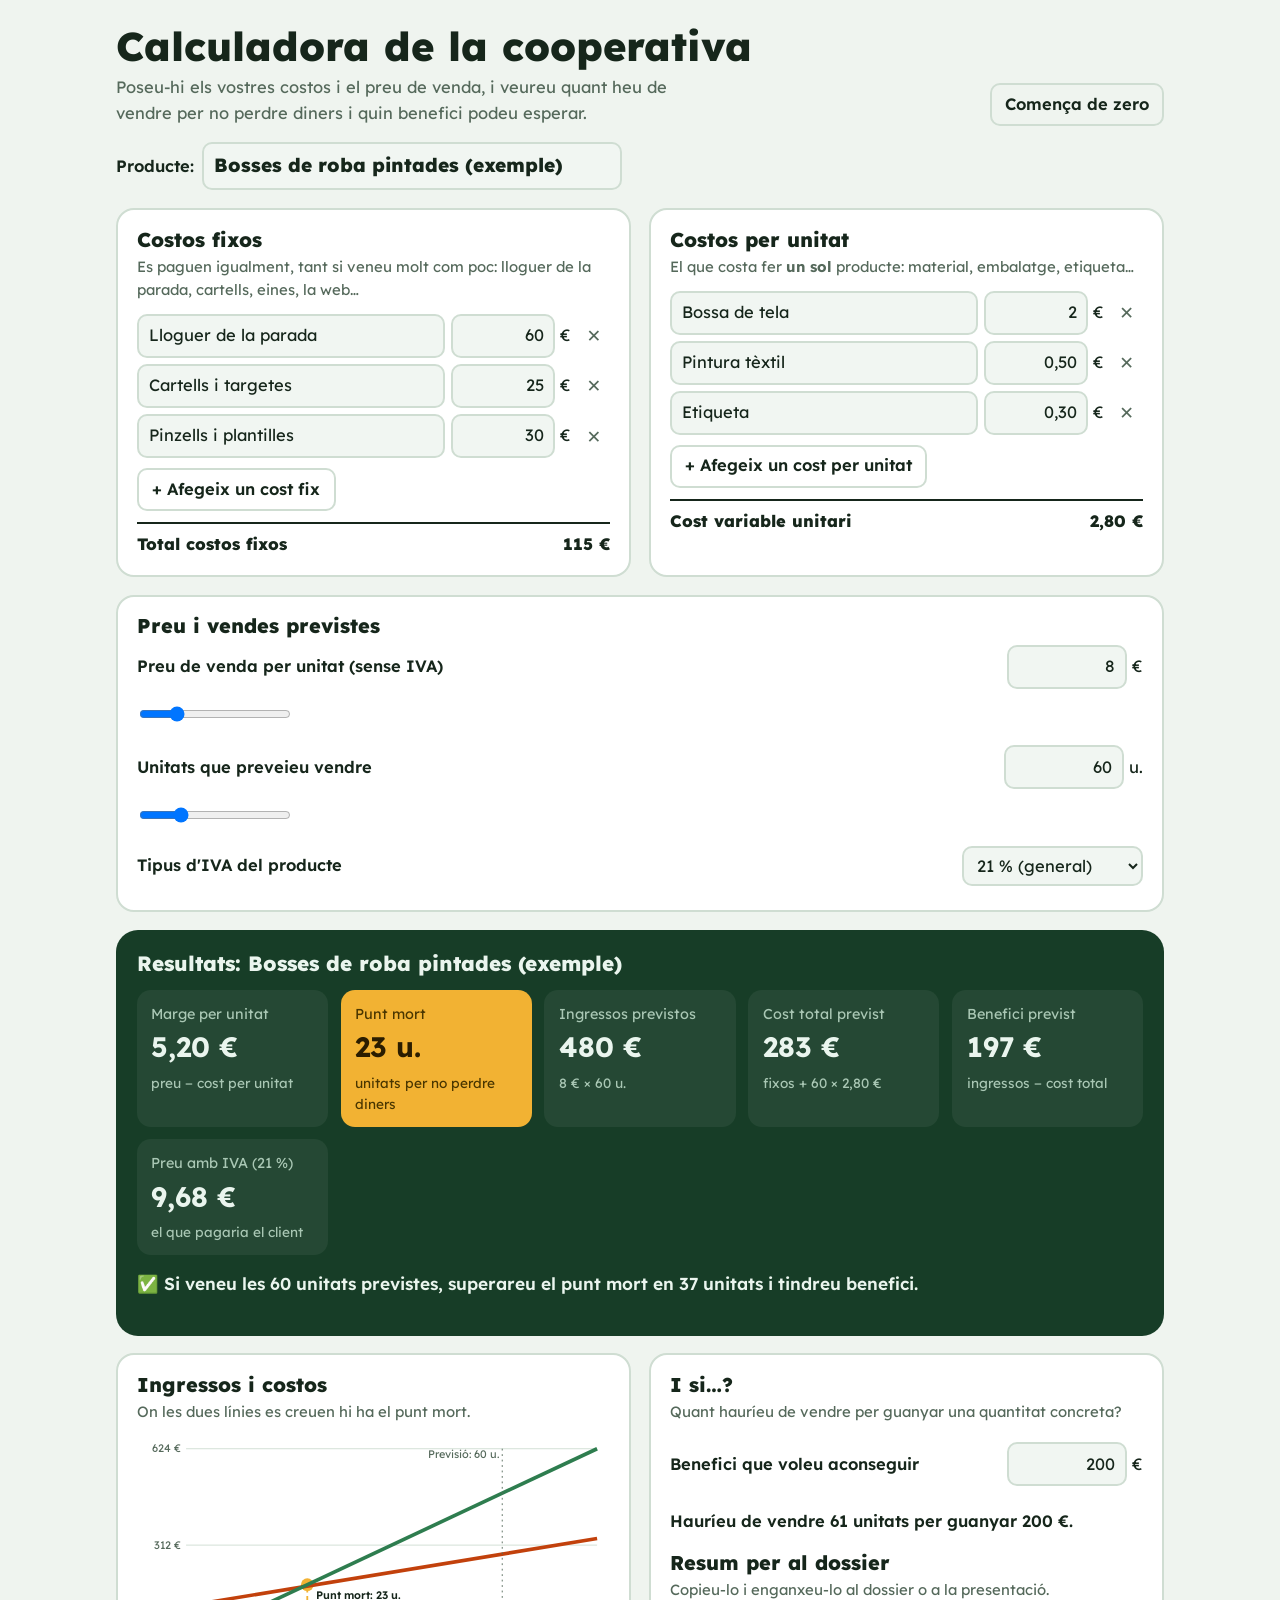
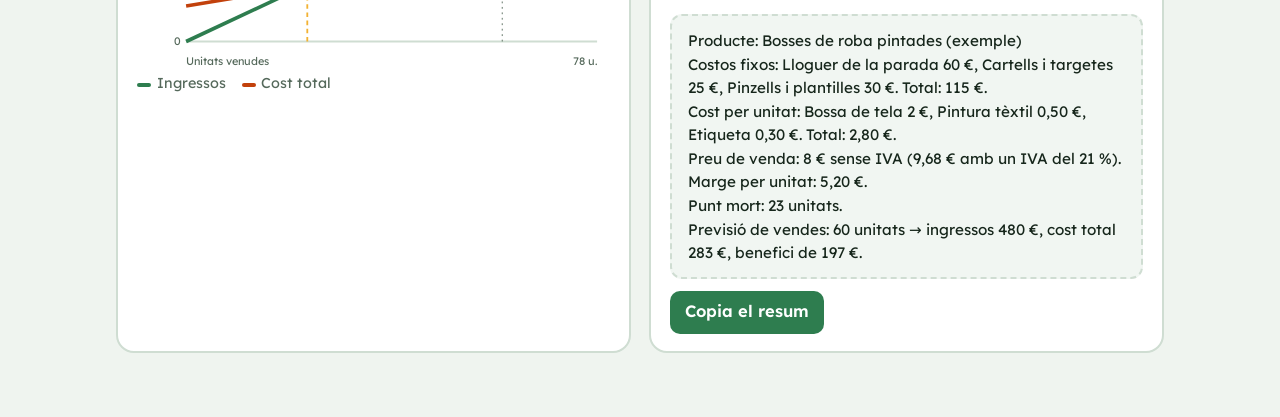
==== calculadora-cooperativa.html @ 5d5a2579 "repas" ====
<!doctype html>
<html lang="ca">
<head>
<meta charset="utf-8">
<meta name="viewport" content="width=device-width, initial-scale=1, viewport-fit=cover">
<title>Calculadora de la cooperativa</title>
<link rel="preconnect" href="https://fonts.googleapis.com">
<link rel="preconnect" href="https://fonts.gstatic.com" crossorigin>
<link href="https://fonts.googleapis.com/css2?family=Lexend:wght@400;600;800&display=swap" rel="stylesheet">
<style>
:root{
  box-sizing:border-box;
  padding-top:env(safe-area-inset-top,0px);
  padding-bottom:env(safe-area-inset-bottom,0px);
  --bg:#EFF4EF; --card:#FFFFFF; --ink:#16261B; --muted:#55695B; --line:#CFDDD2; --soft:#F1F6F2;
  --green:#2E7D4F; --deep:#173D27; --rev:#2E7D4F; --cost:#C2410C; --amber:#F2B233;
}
@media (prefers-color-scheme: dark){
  :root:not([data-theme="light"]){ --bg:#0E1711; --card:#16221A; --ink:#E4EFE7; --muted:#9DB5A4; --line:#26392C; --soft:#1C2B21; --green:#4CB07A; --deep:#0A1A10; --rev:#4CB07A; --cost:#F07A45; }
}
:root[data-theme="dark"]{ --bg:#0E1711; --card:#16221A; --ink:#E4EFE7; --muted:#9DB5A4; --line:#26392C; --soft:#1C2B21; --green:#4CB07A; --deep:#0A1A10; --rev:#4CB07A; --cost:#F07A45; }
*,*::before,*::after{box-sizing:inherit}
html{scroll-padding-top:env(safe-area-inset-top,0px)}
body{margin:0;background:var(--bg);color:var(--ink);font:400 1.03rem/1.55 "Lexend",system-ui,sans-serif}
h1,h2,h3{margin:0;line-height:1.2;font-weight:800}
.wrap{max-width:1080px;margin:0 auto;padding:1.4rem 1rem 4rem}
button,input,select{font:inherit;color:inherit}
button{font-weight:600;border:0;border-radius:10px;padding:.55rem .95rem;cursor:pointer;background:var(--green);color:#fff}
button.soft{background:transparent;color:var(--ink);box-shadow:inset 0 0 0 2px var(--line)}
button.x{background:transparent;color:var(--muted);padding:.3rem .55rem;box-shadow:none;font-size:1.1rem}
button:focus-visible,input:focus-visible,select:focus-visible{outline:3px solid var(--amber);outline-offset:2px}
input,select{border:2px solid var(--line);border-radius:10px;padding:.45rem .6rem;background:var(--soft);min-width:0}
.top{display:flex;justify-content:space-between;align-items:end;gap:1rem;flex-wrap:wrap}
.top h1{font-size:clamp(1.8rem,4.4vw,2.5rem)}
.top p{color:var(--muted);margin:.3rem 0 0;max-width:60ch}
.prod{display:flex;gap:.5rem;align-items:center;flex-wrap:wrap;margin-top:1rem}
.prod input{font-weight:800;font-size:1.2rem;flex:1;min-width:14ch;max-width:30ch}
.grid{display:grid;grid-template-columns:1fr 1fr;gap:1.1rem;margin-top:1.1rem}
.card{background:var(--card);border:2px solid var(--line);border-radius:18px;padding:1.1rem 1.2rem}
.card h2{font-size:1.25rem}
.note{color:var(--muted);font-size:.93rem;margin:.2rem 0 .8rem}
.rows{display:grid;gap:.4rem}
.row{display:grid;grid-template-columns:1fr 7.5rem auto;gap:.4rem;align-items:center}
.row .amt{display:flex;align-items:center;gap:.3rem}
.row .amt input{width:100%;text-align:right}
.total{display:flex;justify-content:space-between;border-top:2px solid var(--ink);margin-top:.7rem;padding-top:.5rem;font-weight:800}
.add{margin-top:.6rem}
.field{display:flex;justify-content:space-between;align-items:center;gap:.8rem;padding:.4rem 0}
.field label{font-weight:600}
.field .amt{display:flex;align-items:center;gap:.3rem}
.field input{width:7.5rem;text-align:right}
.field input[type=range]{width:100%;accent-color:var(--green)}

/* Results ledger: the memorable element */
.ledger{margin-top:1.1rem;background:var(--deep);color:#EAF5EE;border-radius:22px;padding:1.3rem}
.ledger h2{font-size:1.3rem}
.kpis{display:grid;grid-template-columns:repeat(auto-fit,minmax(170px,1fr));gap:.8rem;margin-top:.9rem}
.kpi{background:rgba(255,255,255,.06);border-radius:14px;padding:.8rem .9rem}
.kpi span{display:block;color:#A9C7B4;font-size:.9rem}
.kpi b{font-size:1.75rem;font-variant-numeric:tabular-nums}
.kpi small{display:block;color:#A9C7B4;font-size:.85rem;margin-top:.2rem}
.kpi.hi{background:var(--amber);color:#2B1D00}.kpi.hi span,.kpi.hi small{color:#4A3600}
.kpi.loss b{color:#FF9B85}
.verdict{margin-top:1rem;font-size:1.08rem;font-weight:600}
svg{display:block;width:100%;height:auto}
svg text{fill:var(--muted);font:12px "Lexend",sans-serif}
.legend{display:flex;gap:1rem;flex-wrap:wrap;font-size:.9rem;color:var(--muted)}
.sw{display:inline-block;width:14px;height:4px;border-radius:2px;margin-right:.35rem;vertical-align:middle}
.summary{white-space:pre-wrap;background:var(--soft);border:2px dashed var(--line);border-radius:12px;padding:.8rem 1rem;font-size:.95rem;user-select:all}
.actions{display:flex;gap:.5rem;flex-wrap:wrap;margin-top:.7rem}
@media (max-width:820px){.grid{grid-template-columns:1fr}}
</style>
</head>
<body>
<div class="wrap">
  <header class="top">
    <div>
      <h1>Calculadora de la cooperativa</h1>
      <p>Poseu-hi els vostres costos i el preu de venda, i veureu quant heu de vendre per no perdre diners i quin benefici podeu esperar.</p>
    </div>
    <button class="soft" id="clear">Comença de zero</button>
  </header>
  <div class="prod"><label for="pname" style="font-weight:600">Producte:</label><input id="pname" placeholder="Nom del producte"></div>

  <div class="grid">
    <section class="card">
      <h2>Costos fixos</h2>
      <p class="note">Es paguen igualment, tant si veneu molt com poc: lloguer de la parada, cartells, eines, la web…</p>
      <div class="rows" id="fixedRows"></div>
      <button class="soft add" data-add="fixed">+ Afegeix un cost fix</button>
      <div class="total"><span>Total costos fixos</span><span id="cfT"></span></div>
    </section>
    <section class="card">
      <h2>Costos per unitat</h2>
      <p class="note">El que costa fer <b>un sol</b> producte: material, embalatge, etiqueta…</p>
      <div class="rows" id="varRows"></div>
      <button class="soft add" data-add="var">+ Afegeix un cost per unitat</button>
      <div class="total"><span>Cost variable unitari</span><span id="cvuT"></span></div>
    </section>
  </div>

  <section class="card" style="margin-top:1.1rem">
    <h2>Preu i vendes previstes</h2>
    <div class="field"><label for="price">Preu de venda per unitat (sense IVA)</label><span class="amt"><input id="price" inputmode="decimal"> €</span></div>
    <input type="range" id="priceR" min="0" max="50" step="0.5" aria-label="Preu de venda">
    <div class="field"><label for="qty">Unitats que preveieu vendre</label><span class="amt"><input id="qty" inputmode="numeric"> u.</span></div>
    <input type="range" id="qtyR" min="0" max="300" step="1" aria-label="Unitats previstes">
    <div class="field"><label for="iva">Tipus d'IVA del producte</label><select id="iva"><option value="21">21 % (general)</option><option value="10">10 % (reduït)</option><option value="4">4 % (superreduït)</option></select></div>
  </section>

  <section class="ledger" aria-live="polite">
    <h2 id="lTitle">Resultats</h2>
    <div class="kpis" id="kpis"></div>
    <p class="verdict" id="verdict"></p>
  </section>

  <div class="grid">
    <section class="card">
      <h2>Ingressos i costos</h2>
      <p class="note">On les dues línies es creuen hi ha el punt mort.</p>
      <div id="chart"></div>
      <div class="legend"><span><i class="sw" style="background:var(--rev)"></i>Ingressos</span><span><i class="sw" style="background:var(--cost)"></i>Cost total</span></div>
    </section>
    <section class="card">
      <h2>I si…?</h2>
      <p class="note">Quant hauríeu de vendre per guanyar una quantitat concreta?</p>
      <div class="field"><label for="goal">Benefici que voleu aconseguir</label><span class="amt"><input id="goal" inputmode="decimal"> €</span></div>
      <p id="goalOut" style="font-weight:600"></p>
      <h2 style="margin-top:1rem">Resum per al dossier</h2>
      <p class="note">Copieu-lo i enganxeu-lo al dossier o a la presentació.</p>
      <div class="summary" id="summary"></div>
      <div class="actions"><button id="copy">Copia el resum</button></div>
    </section>
  </div>
</div>

<script>
const KEY="calc-coop-v1";
const EXAMPLE={name:"Bosses de roba pintades (exemple)", fixed:[["Lloguer de la parada",60],["Cartells i targetes",25],["Pinzells i plantilles",30]], vars:[["Bossa de tela",2],["Pintura tèxtil",0.5],["Etiqueta",0.3]], price:8, qty:60, iva:21, goal:200};
let S=JSON.parse(JSON.stringify(EXAMPLE));
try{ const s=JSON.parse(localStorage.getItem(KEY)); if(s&&Array.isArray(s.fixed)) S=s; }catch(e){}
const save=()=>{ try{ localStorage.setItem(KEY,JSON.stringify(S)); }catch(e){} };
const $=id=>document.getElementById(id);
const num=v=>{ v=String(v).trim().replace(/\s|€/g,""); if(v.includes(",")) v=v.replace(/\./g,"").replace(",","."); const n=parseFloat(v); return isNaN(n)?0:n; };
const f=(x,d=2)=>x.toLocaleString("ca-ES",{minimumFractionDigits:Math.round(x)===x?0:d,maximumFractionDigits:d});
const eur=x=>(x<0?"−":"")+f(Math.abs(x))+" €";
const esc=s=>String(s).replace(/[&<>"']/g,c=>({"&":"&amp;","<":"&lt;",">":"&gt;",'"':"&quot;","'":"&#39;"}[c]));

function rowsHTML(list,kind){
  return list.map((r,i)=>`<div class="row">
    <input value="${esc(r[0])}" data-k="${kind}" data-i="${i}" data-f="0" aria-label="Concepte" placeholder="Concepte">
    <span class="amt"><input value="${r[1]?f(r[1]):""}" data-k="${kind}" data-i="${i}" data-f="1" inputmode="decimal" aria-label="Import"> €</span>
    <button class="x" data-del="${kind}" data-i="${i}" aria-label="Esborra ${esc(r[0])}">✕</button></div>`).join("");
}
function buildInputs(){
  $("pname").value=S.name;
  $("fixedRows").innerHTML=rowsHTML(S.fixed,"fixed");
  $("varRows").innerHTML=rowsHTML(S.vars,"var");
  $("price").value=f(S.price); $("priceR").value=S.price;
  $("qty").value=S.qty; $("qtyR").value=S.qty;
  $("iva").value=String(S.iva); $("goal").value=f(S.goal);
}
function calc(){
  const CF=S.fixed.reduce((a,r)=>a+(+r[1]||0),0), CVu=S.vars.reduce((a,r)=>a+(+r[1]||0),0);
  const P=S.price, Q=S.qty, m=P-CVu;
  const I=P*Q, CT=CF+CVu*Q, B=I-CT;
  const pm = m>0 ? Math.ceil(CF/m - 1e-9) : null;
  const goalQ = m>0 ? Math.ceil((CF+S.goal)/m - 1e-9) : null;
  return {CF,CVu,P,Q,m,I,CT,B,pm,goalQ,pIva:P*(1+S.iva/100)};
}
function render(){
  const c=calc();
  $("cfT").textContent=eur(c.CF); $("cvuT").textContent=eur(c.CVu);
  $("lTitle").textContent=`Resultats${S.name?": "+S.name:""}`;
  $("kpis").innerHTML=`
    <div class="kpi"><span>Marge per unitat</span><b>${eur(c.m)}</b><small>preu − cost per unitat</small></div>
    <div class="kpi hi"><span>Punt mort</span><b>${c.pm===null?"—":c.pm+" u."}</b><small>${c.pm===null?"el preu no cobreix el cost per unitat":"unitats per no perdre diners"}</small></div>
    <div class="kpi"><span>Ingressos previstos</span><b>${eur(c.I)}</b><small>${f(c.P)} € × ${c.Q} u.</small></div>
    <div class="kpi"><span>Cost total previst</span><b>${eur(c.CT)}</b><small>fixos + ${c.Q} × ${f(c.CVu)} €</small></div>
    <div class="kpi ${c.B<0?"loss":""}"><span>${c.B<0?"Pèrdues previstes":"Benefici previst"}</span><b>${eur(c.B)}</b><small>ingressos − cost total</small></div>
    <div class="kpi"><span>Preu amb IVA (${S.iva} %)</span><b>${eur(c.pIva)}</b><small>el que pagaria el client</small></div>`;
  $("verdict").textContent = c.pm===null
    ? "⚠️ Amb aquest preu perdeu diners amb cada unitat que veneu. Heu de pujar el preu o abaratir els costos per unitat."
    : c.Q>=c.pm
      ? `✅ Si veneu les ${c.Q} unitats previstes, superareu el punt mort en ${c.Q-c.pm} unitats i tindreu benefici.`
      : `⚠️ Us falten ${c.pm-c.Q} unitats per arribar al punt mort. Penseu si podeu vendre'n més, pujar el preu o reduir costos.`;
  $("goalOut").textContent = c.goalQ===null ? "Amb aquest preu no es pot arribar a cap benefici." : `Hauríeu de vendre ${c.goalQ} unitats per guanyar ${eur(S.goal)}.`;
  chart(c); summary(c); save();
}
function chart(c){
  const W=520,H=260,L=54,R=14,T=14,B=34;
  const qmax=Math.max(10, Math.ceil(Math.max(c.Q*1.3, (c.pm||0)*1.5, 20)));
  const ymax=Math.max(c.P*qmax, c.CF+c.CVu*qmax, 10);
  const x=q=>L+q*(W-L-R)/qmax, y=v=>T+(ymax-v)*(H-T-B)/ymax;
  let g=`<line x1="${L}" x2="${W-R}" y1="${y(0)}" y2="${y(0)}" stroke="var(--line)" stroke-width="2"/>`;
  [0.5,1].forEach(k=>{ g+=`<line x1="${L}" x2="${W-R}" y1="${y(ymax*k)}" y2="${y(ymax*k)}" stroke="var(--line)"/><text x="${L-6}" y="${y(ymax*k)+4}" text-anchor="end">${f(Math.round(ymax*k),0)} €</text>`; });
  g+=`<text x="${L-6}" y="${y(0)+4}" text-anchor="end">0</text><text x="${W-R}" y="${H-8}" text-anchor="end">${qmax} u.</text><text x="${L}" y="${H-8}">Unitats venudes</text>`;
  if(c.pm!==null && c.pm<=qmax){
    g+=`<line x1="${x(c.pm)}" x2="${x(c.pm)}" y1="${y(0)}" y2="${y(c.P*c.pm)}" stroke="var(--amber)" stroke-width="2" stroke-dasharray="5 4"/>
        <circle cx="${x(c.pm)}" cy="${y(c.P*c.pm)}" r="7" fill="var(--amber)"/><text x="${x(c.pm)+10}" y="${y(c.P*c.pm)+16}" style="font-weight:600;fill:var(--ink)">Punt mort: ${c.pm} u.</text>`;
  }
  g+=`<line x1="${x(0)}" y1="${y(c.CF)}" x2="${x(qmax)}" y2="${y(c.CF+c.CVu*qmax)}" stroke="var(--cost)" stroke-width="4"/>`;
  g+=`<line x1="${x(0)}" y1="${y(0)}" x2="${x(qmax)}" y2="${y(c.P*qmax)}" stroke="var(--rev)" stroke-width="4"/>`;
  if(c.Q>0) g+=`<line x1="${x(c.Q)}" x2="${x(c.Q)}" y1="${T}" y2="${y(0)}" stroke="var(--muted)" stroke-dasharray="2 4"/><text x="${x(c.Q)-4}" y="${T+10}" text-anchor="end">Previsió: ${c.Q} u.</text>`;
  $("chart").innerHTML=`<svg viewBox="0 0 ${W} ${H}" role="img" aria-label="Gràfic d'ingressos i costos">${g}</svg>`;
}
function summary(c){
  const t=`Producte: ${S.name||"(sense nom)"}
Costos fixos: ${S.fixed.map(r=>`${r[0]} ${eur(+r[1]||0)}`).join(", ")}. Total: ${eur(c.CF)}.
Cost per unitat: ${S.vars.map(r=>`${r[0]} ${eur(+r[1]||0)}`).join(", ")}. Total: ${eur(c.CVu)}.
Preu de venda: ${eur(c.P)} sense IVA (${eur(c.pIva)} amb un IVA del ${S.iva} %).
Marge per unitat: ${eur(c.m)}.
Punt mort: ${c.pm===null?"no s'hi arriba amb aquest preu":c.pm+" unitats"}.
Previsió de vendes: ${c.Q} unitats → ingressos ${eur(c.I)}, cost total ${eur(c.CT)}, ${c.B<0?"pèrdues":"benefici"} de ${eur(Math.abs(c.B))}.`;
  $("summary").textContent=t;
}

document.addEventListener("input",e=>{
  const t=e.target;
  if(t.id==="pname"){ S.name=t.value; render(); }
  if(t.dataset.k){ const list=t.dataset.k==="fixed"?S.fixed:S.vars; list[+t.dataset.i][+t.dataset.f]= t.dataset.f==="1"?num(t.value):t.value; render(); }
  if(t.id==="price"){ S.price=num(t.value); $("priceR").value=S.price; render(); }
  if(t.id==="priceR"){ S.price=+t.value; $("price").value=f(S.price); render(); }
  if(t.id==="qty"){ S.qty=Math.max(0,Math.round(num(t.value))); $("qtyR").value=S.qty; render(); }
  if(t.id==="qtyR"){ S.qty=+t.value; $("qty").value=S.qty; render(); }
  if(t.id==="goal"){ S.goal=num(t.value); render(); }
});
$("iva").onchange=e=>{ S.iva=+e.target.value; render(); };
document.addEventListener("click",e=>{
  const a=e.target.closest("[data-add]"), d=e.target.closest("[data-del]");
  if(a){ (a.dataset.add==="fixed"?S.fixed:S.vars).push(["",0]); buildInputs(); render();
    const rows=$(a.dataset.add==="fixed"?"fixedRows":"varRows").querySelectorAll("input[data-f='0']"); rows[rows.length-1].focus(); }
  if(d){ (d.dataset.del==="fixed"?S.fixed:S.vars).splice(+d.dataset.i,1); buildInputs(); render(); }
});
$("clear").onclick=()=>{ if(confirm("S'esborraran tots els costos i el preu. Vols començar de zero?")){ S={name:"",fixed:[["",0]],vars:[["",0]],price:0,qty:0,iva:21,goal:0}; buildInputs(); render(); } };
$("copy").onclick=async()=>{ try{ await navigator.clipboard.writeText($("summary").textContent); $("copy").textContent="Copiat!"; }catch(e){ $("copy").textContent="Selecciona el text i copia'l"; } setTimeout(()=>$("copy").textContent="Copia el resum",2000); };
buildInputs(); render();
</script>
</body>
</html>
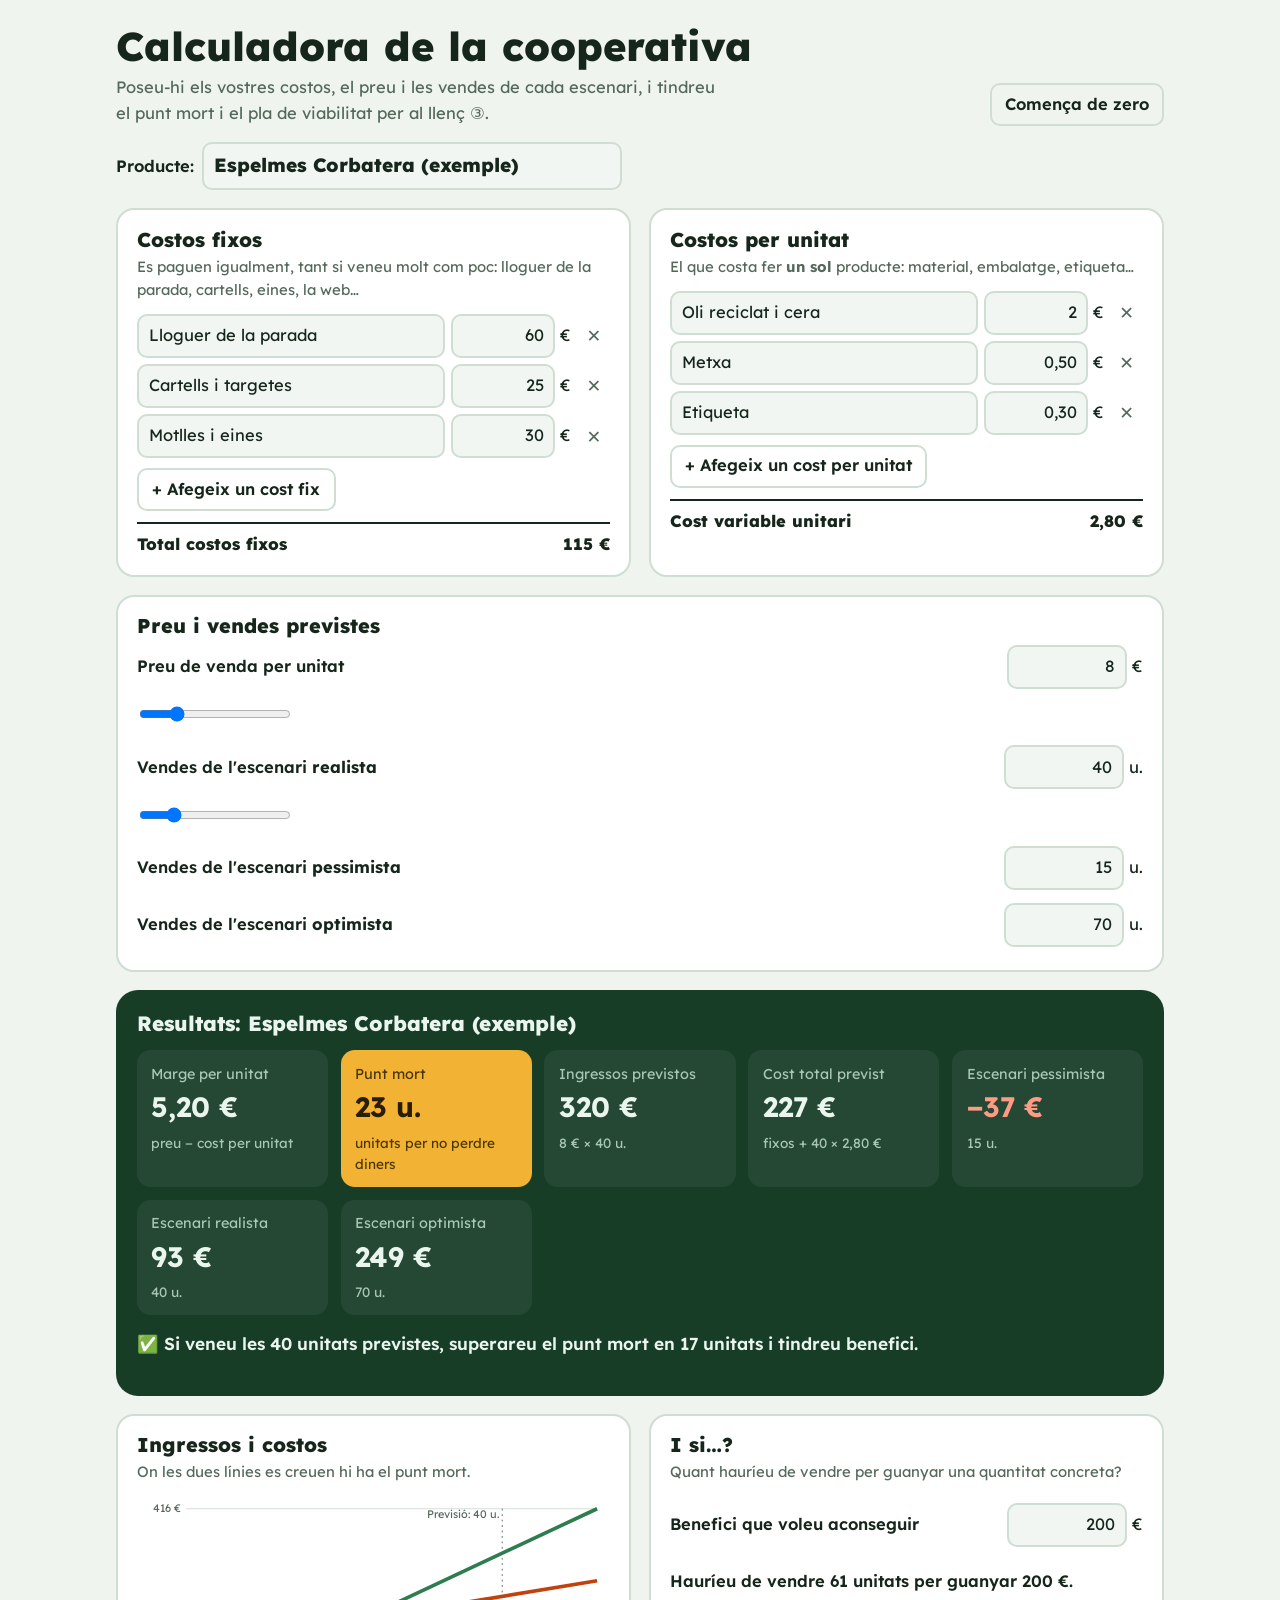
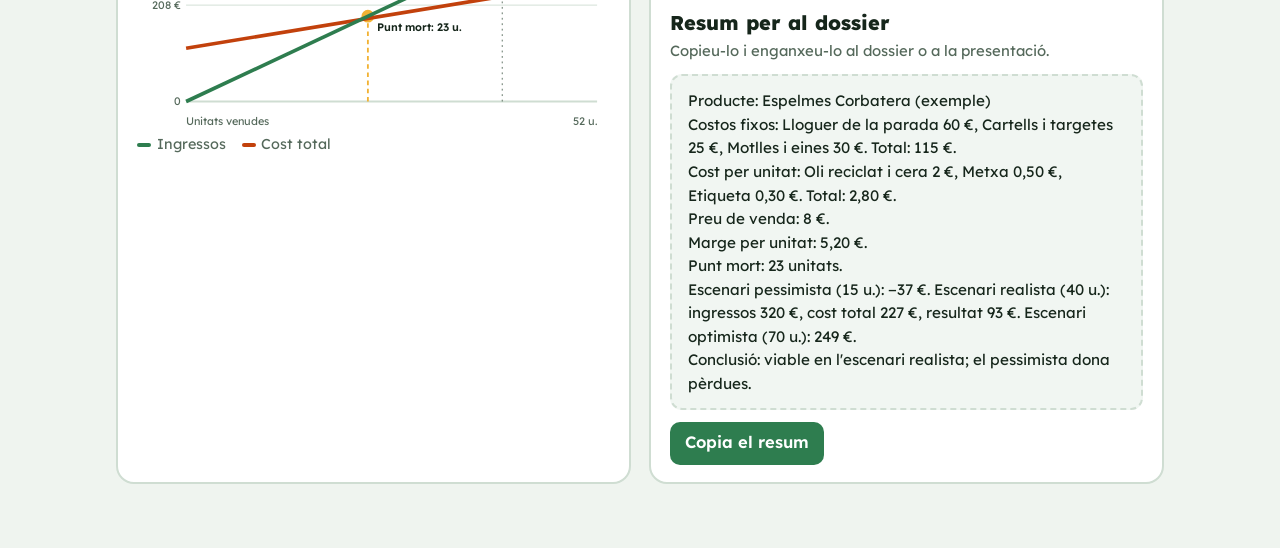
==== commit 43a855bf: "2na avaluacio not true" ====
--- a/calculadora-cooperativa.html
+++ b/calculadora-cooperativa.html
@@ -76,7 +76,7 @@
   <header class="top">
     <div>
       <h1>Calculadora de la cooperativa</h1>
-      <p>Poseu-hi els vostres costos i el preu de venda, i veureu quant heu de vendre per no perdre diners i quin benefici podeu esperar.</p>
+      <p>Poseu-hi els vostres costos, el preu i les vendes de cada escenari, i tindreu el punt mort i el pla de viabilitat per al llenç ③.</p>
     </div>
     <button class="soft" id="clear">Comença de zero</button>
   </header>
@@ -101,11 +101,12 @@
 
   <section class="card" style="margin-top:1.1rem">
     <h2>Preu i vendes previstes</h2>
-    <div class="field"><label for="price">Preu de venda per unitat (sense IVA)</label><span class="amt"><input id="price" inputmode="decimal"> €</span></div>
+    <div class="field"><label for="price">Preu de venda per unitat</label><span class="amt"><input id="price" inputmode="decimal"> €</span></div>
     <input type="range" id="priceR" min="0" max="50" step="0.5" aria-label="Preu de venda">
-    <div class="field"><label for="qty">Unitats que preveieu vendre</label><span class="amt"><input id="qty" inputmode="numeric"> u.</span></div>
-    <input type="range" id="qtyR" min="0" max="300" step="1" aria-label="Unitats previstes">
-    <div class="field"><label for="iva">Tipus d'IVA del producte</label><select id="iva"><option value="21">21 % (general)</option><option value="10">10 % (reduït)</option><option value="4">4 % (superreduït)</option></select></div>
+    <div class="field"><label for="qty">Vendes de l'escenari <b>realista</b></label><span class="amt"><input id="qty" inputmode="numeric"> u.</span></div>
+    <input type="range" id="qtyR" min="0" max="300" step="1" aria-label="Unitats de l'escenari realista">
+    <div class="field"><label for="qp">Vendes de l'escenari <b>pessimista</b></label><span class="amt"><input id="qp" inputmode="numeric"> u.</span></div>
+    <div class="field"><label for="qo">Vendes de l'escenari <b>optimista</b></label><span class="amt"><input id="qo" inputmode="numeric"> u.</span></div>
   </section>
 
   <section class="ledger" aria-live="polite">
@@ -135,8 +136,8 @@
 </div>
 
 <script>
-const KEY="calc-coop-v1";
-const EXAMPLE={name:"Bosses de roba pintades (exemple)", fixed:[["Lloguer de la parada",60],["Cartells i targetes",25],["Pinzells i plantilles",30]], vars:[["Bossa de tela",2],["Pintura tèxtil",0.5],["Etiqueta",0.3]], price:8, qty:60, iva:21, goal:200};
+const KEY="calc-coop-v2";
+const EXAMPLE={name:"Espelmes Corbatera (exemple)", fixed:[["Lloguer de la parada",60],["Cartells i targetes",25],["Motlles i eines",30]], vars:[["Oli reciclat i cera",2],["Metxa",0.5],["Etiqueta",0.3]], price:8, qty:40, qp:15, qo:70, goal:200};
 let S=JSON.parse(JSON.stringify(EXAMPLE));
 try{ const s=JSON.parse(localStorage.getItem(KEY)); if(s&&Array.isArray(s.fixed)) S=s; }catch(e){}
 const save=()=>{ try{ localStorage.setItem(KEY,JSON.stringify(S)); }catch(e){} };
@@ -158,7 +159,7 @@
   $("varRows").innerHTML=rowsHTML(S.vars,"var");
   $("price").value=f(S.price); $("priceR").value=S.price;
   $("qty").value=S.qty; $("qtyR").value=S.qty;
-  $("iva").value=String(S.iva); $("goal").value=f(S.goal);
+  $("qp").value=S.qp||0; $("qo").value=S.qo||0; $("goal").value=f(S.goal);
 }
 function calc(){
   const CF=S.fixed.reduce((a,r)=>a+(+r[1]||0),0), CVu=S.vars.reduce((a,r)=>a+(+r[1]||0),0);
@@ -166,7 +167,8 @@
   const I=P*Q, CT=CF+CVu*Q, B=I-CT;
   const pm = m>0 ? Math.ceil(CF/m - 1e-9) : null;
   const goalQ = m>0 ? Math.ceil((CF+S.goal)/m - 1e-9) : null;
-  return {CF,CVu,P,Q,m,I,CT,B,pm,goalQ,pIva:P*(1+S.iva/100)};
+  const res=q=>P*q-(CF+CVu*q);
+  return {CF,CVu,P,Q,m,I,CT,B,pm,goalQ,Bp:res(S.qp||0),Bo:res(S.qo||0)};
 }
 function render(){
   const c=calc();
@@ -177,8 +179,9 @@
     <div class="kpi hi"><span>Punt mort</span><b>${c.pm===null?"—":c.pm+" u."}</b><small>${c.pm===null?"el preu no cobreix el cost per unitat":"unitats per no perdre diners"}</small></div>
     <div class="kpi"><span>Ingressos previstos</span><b>${eur(c.I)}</b><small>${f(c.P)} € × ${c.Q} u.</small></div>
     <div class="kpi"><span>Cost total previst</span><b>${eur(c.CT)}</b><small>fixos + ${c.Q} × ${f(c.CVu)} €</small></div>
-    <div class="kpi ${c.B<0?"loss":""}"><span>${c.B<0?"Pèrdues previstes":"Benefici previst"}</span><b>${eur(c.B)}</b><small>ingressos − cost total</small></div>
-    <div class="kpi"><span>Preu amb IVA (${S.iva} %)</span><b>${eur(c.pIva)}</b><small>el que pagaria el client</small></div>`;
+    <div class="kpi ${c.Bp<0?"loss":""}"><span>Escenari pessimista</span><b>${eur(c.Bp)}</b><small>${S.qp||0} u.</small></div>
+    <div class="kpi ${c.B<0?"loss":""}"><span>Escenari realista</span><b>${eur(c.B)}</b><small>${c.Q} u.</small></div>
+    <div class="kpi ${c.Bo<0?"loss":""}"><span>Escenari optimista</span><b>${eur(c.Bo)}</b><small>${S.qo||0} u.</small></div>`;
   $("verdict").textContent = c.pm===null
     ? "⚠️ Amb aquest preu perdeu diners amb cada unitat que veneu. Heu de pujar el preu o abaratir els costos per unitat."
     : c.Q>=c.pm
@@ -208,10 +211,11 @@
   const t=`Producte: ${S.name||"(sense nom)"}
 Costos fixos: ${S.fixed.map(r=>`${r[0]} ${eur(+r[1]||0)}`).join(", ")}. Total: ${eur(c.CF)}.
 Cost per unitat: ${S.vars.map(r=>`${r[0]} ${eur(+r[1]||0)}`).join(", ")}. Total: ${eur(c.CVu)}.
-Preu de venda: ${eur(c.P)} sense IVA (${eur(c.pIva)} amb un IVA del ${S.iva} %).
+Preu de venda: ${eur(c.P)}.
 Marge per unitat: ${eur(c.m)}.
 Punt mort: ${c.pm===null?"no s'hi arriba amb aquest preu":c.pm+" unitats"}.
-Previsió de vendes: ${c.Q} unitats → ingressos ${eur(c.I)}, cost total ${eur(c.CT)}, ${c.B<0?"pèrdues":"benefici"} de ${eur(Math.abs(c.B))}.`;
+Escenari pessimista (${S.qp||0} u.): ${eur(c.Bp)}. Escenari realista (${c.Q} u.): ingressos ${eur(c.I)}, cost total ${eur(c.CT)}, resultat ${eur(c.B)}. Escenari optimista (${S.qo||0} u.): ${eur(c.Bo)}.
+Conclusió: ${c.pm===null?"amb aquest preu no és viable":c.pm<=(S.qp||0)?"viable fins i tot en l'escenari pessimista":c.pm<=c.Q?"viable en l'escenari realista; el pessimista dona pèrdues":"cal vendre més del previst per arribar al punt mort"}.`;
   $("summary").textContent=t;
 }
 
@@ -224,15 +228,16 @@
   if(t.id==="qty"){ S.qty=Math.max(0,Math.round(num(t.value))); $("qtyR").value=S.qty; render(); }
   if(t.id==="qtyR"){ S.qty=+t.value; $("qty").value=S.qty; render(); }
   if(t.id==="goal"){ S.goal=num(t.value); render(); }
+  if(t.id==="qp"){ S.qp=Math.max(0,Math.round(num(t.value))); render(); }
+  if(t.id==="qo"){ S.qo=Math.max(0,Math.round(num(t.value))); render(); }
 });
-$("iva").onchange=e=>{ S.iva=+e.target.value; render(); };
 document.addEventListener("click",e=>{
   const a=e.target.closest("[data-add]"), d=e.target.closest("[data-del]");
   if(a){ (a.dataset.add==="fixed"?S.fixed:S.vars).push(["",0]); buildInputs(); render();
     const rows=$(a.dataset.add==="fixed"?"fixedRows":"varRows").querySelectorAll("input[data-f='0']"); rows[rows.length-1].focus(); }
   if(d){ (d.dataset.del==="fixed"?S.fixed:S.vars).splice(+d.dataset.i,1); buildInputs(); render(); }
 });
-$("clear").onclick=()=>{ if(confirm("S'esborraran tots els costos i el preu. Vols començar de zero?")){ S={name:"",fixed:[["",0]],vars:[["",0]],price:0,qty:0,iva:21,goal:0}; buildInputs(); render(); } };
+$("clear").onclick=()=>{ if(confirm("S'esborraran tots els costos i el preu. Vols començar de zero?")){ S={name:"",fixed:[["",0]],vars:[["",0]],price:0,qty:0,qp:0,qo:0,goal:0}; buildInputs(); render(); } };
 $("copy").onclick=async()=>{ try{ await navigator.clipboard.writeText($("summary").textContent); $("copy").textContent="Copiat!"; }catch(e){ $("copy").textContent="Selecciona el text i copia'l"; } setTimeout(()=>$("copy").textContent="Copia el resum",2000); };
 buildInputs(); render();
 </script>
